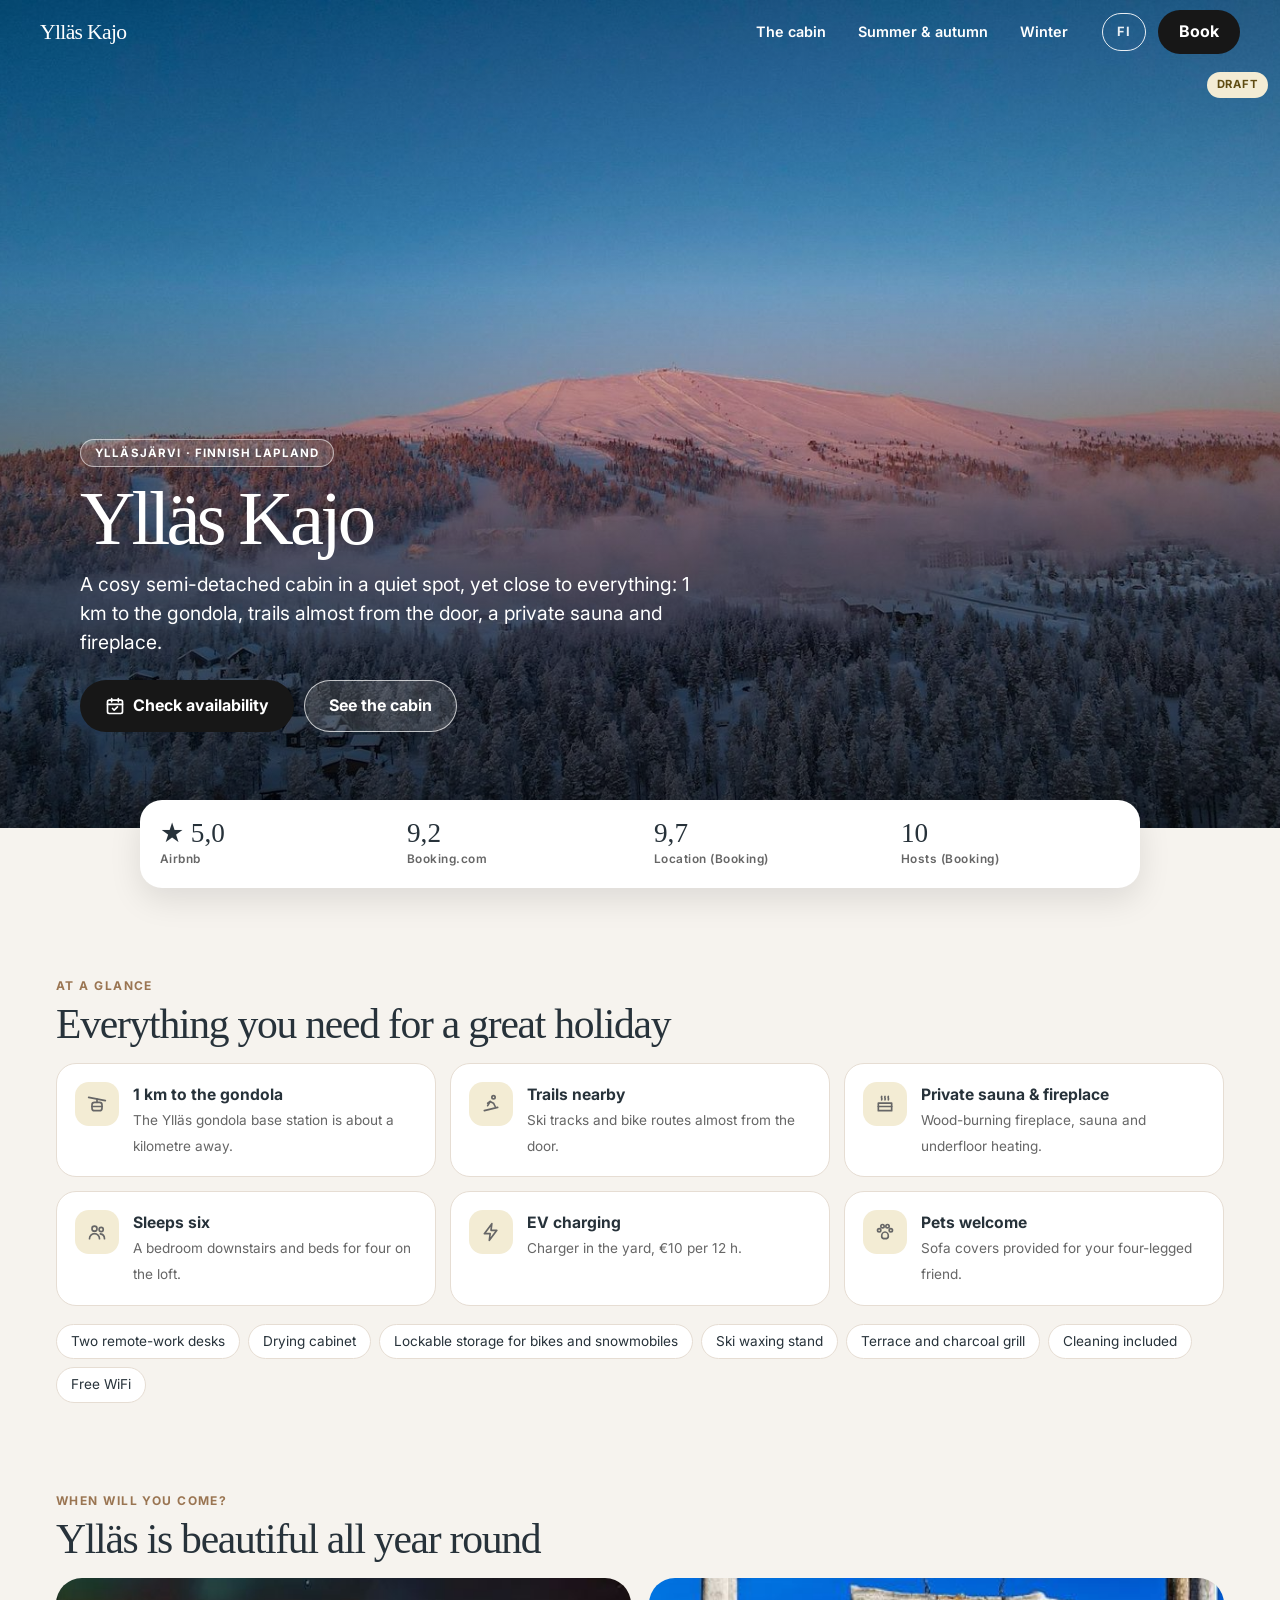
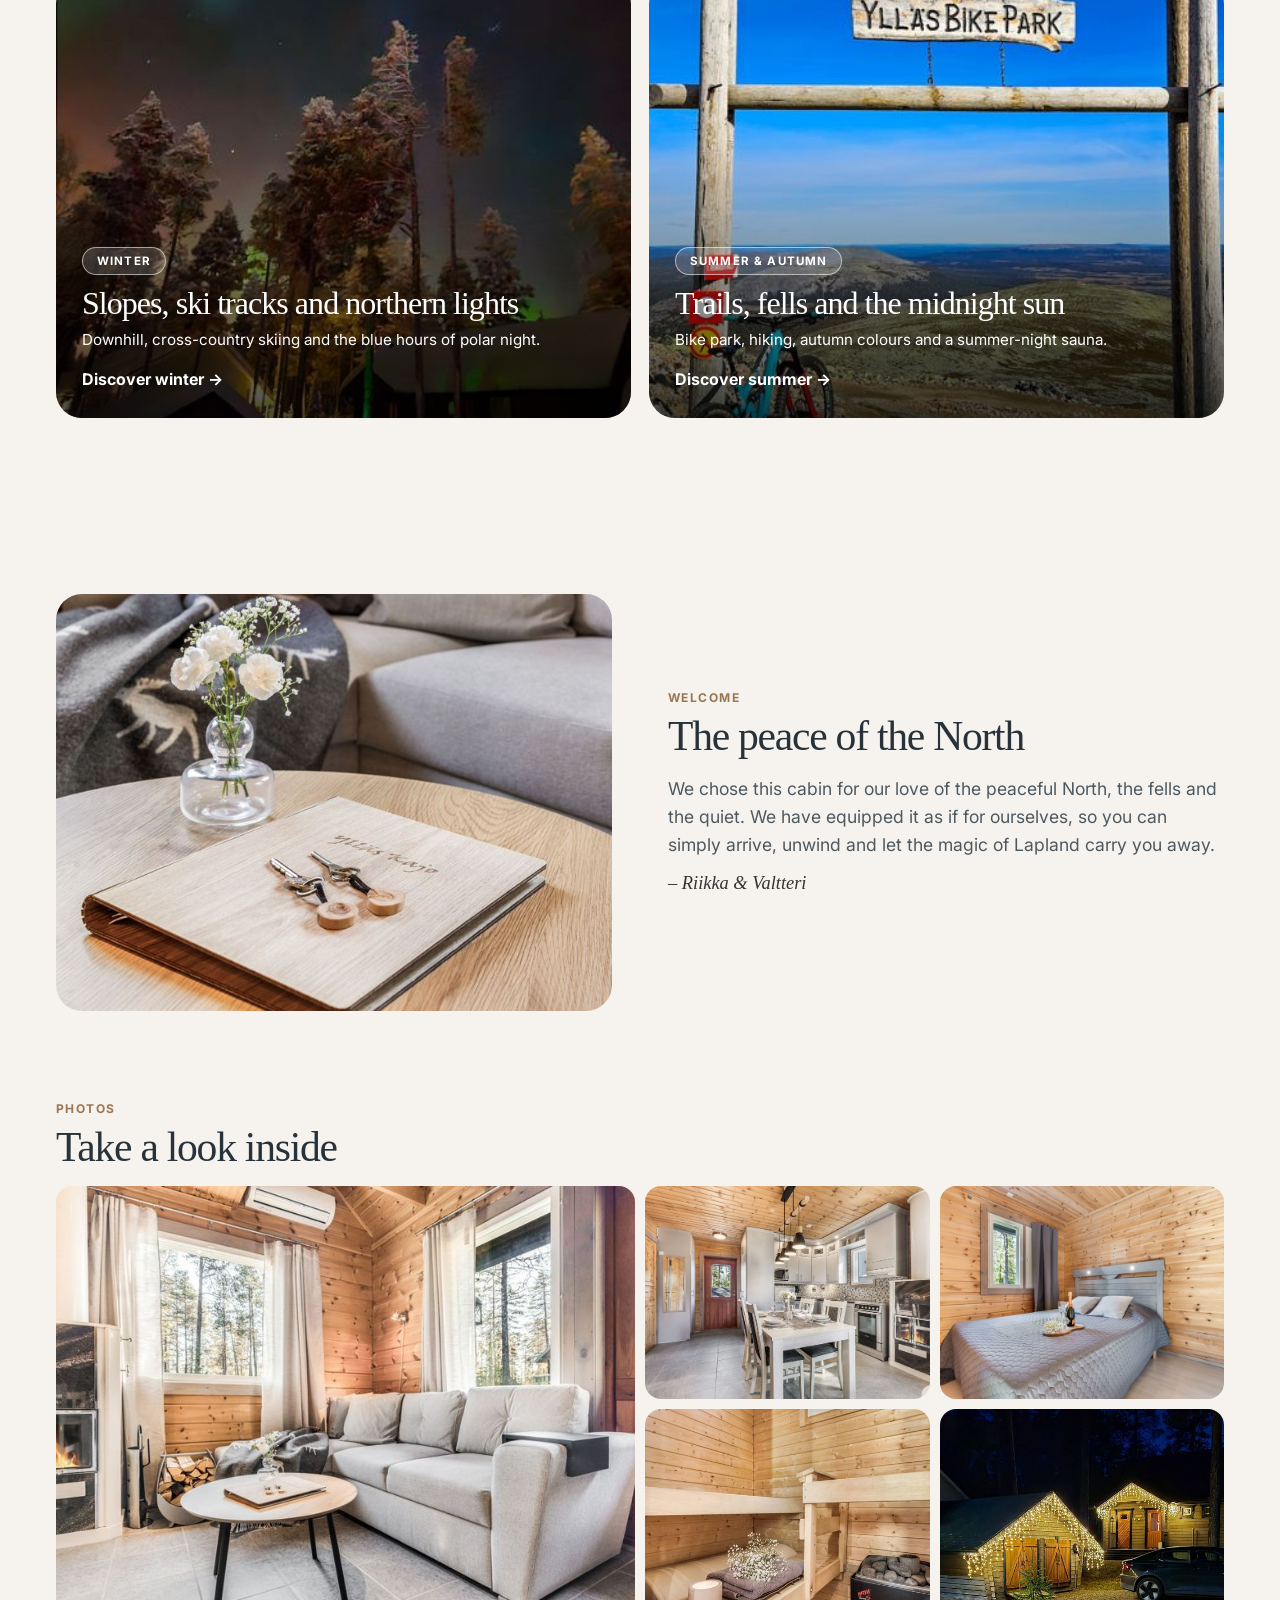
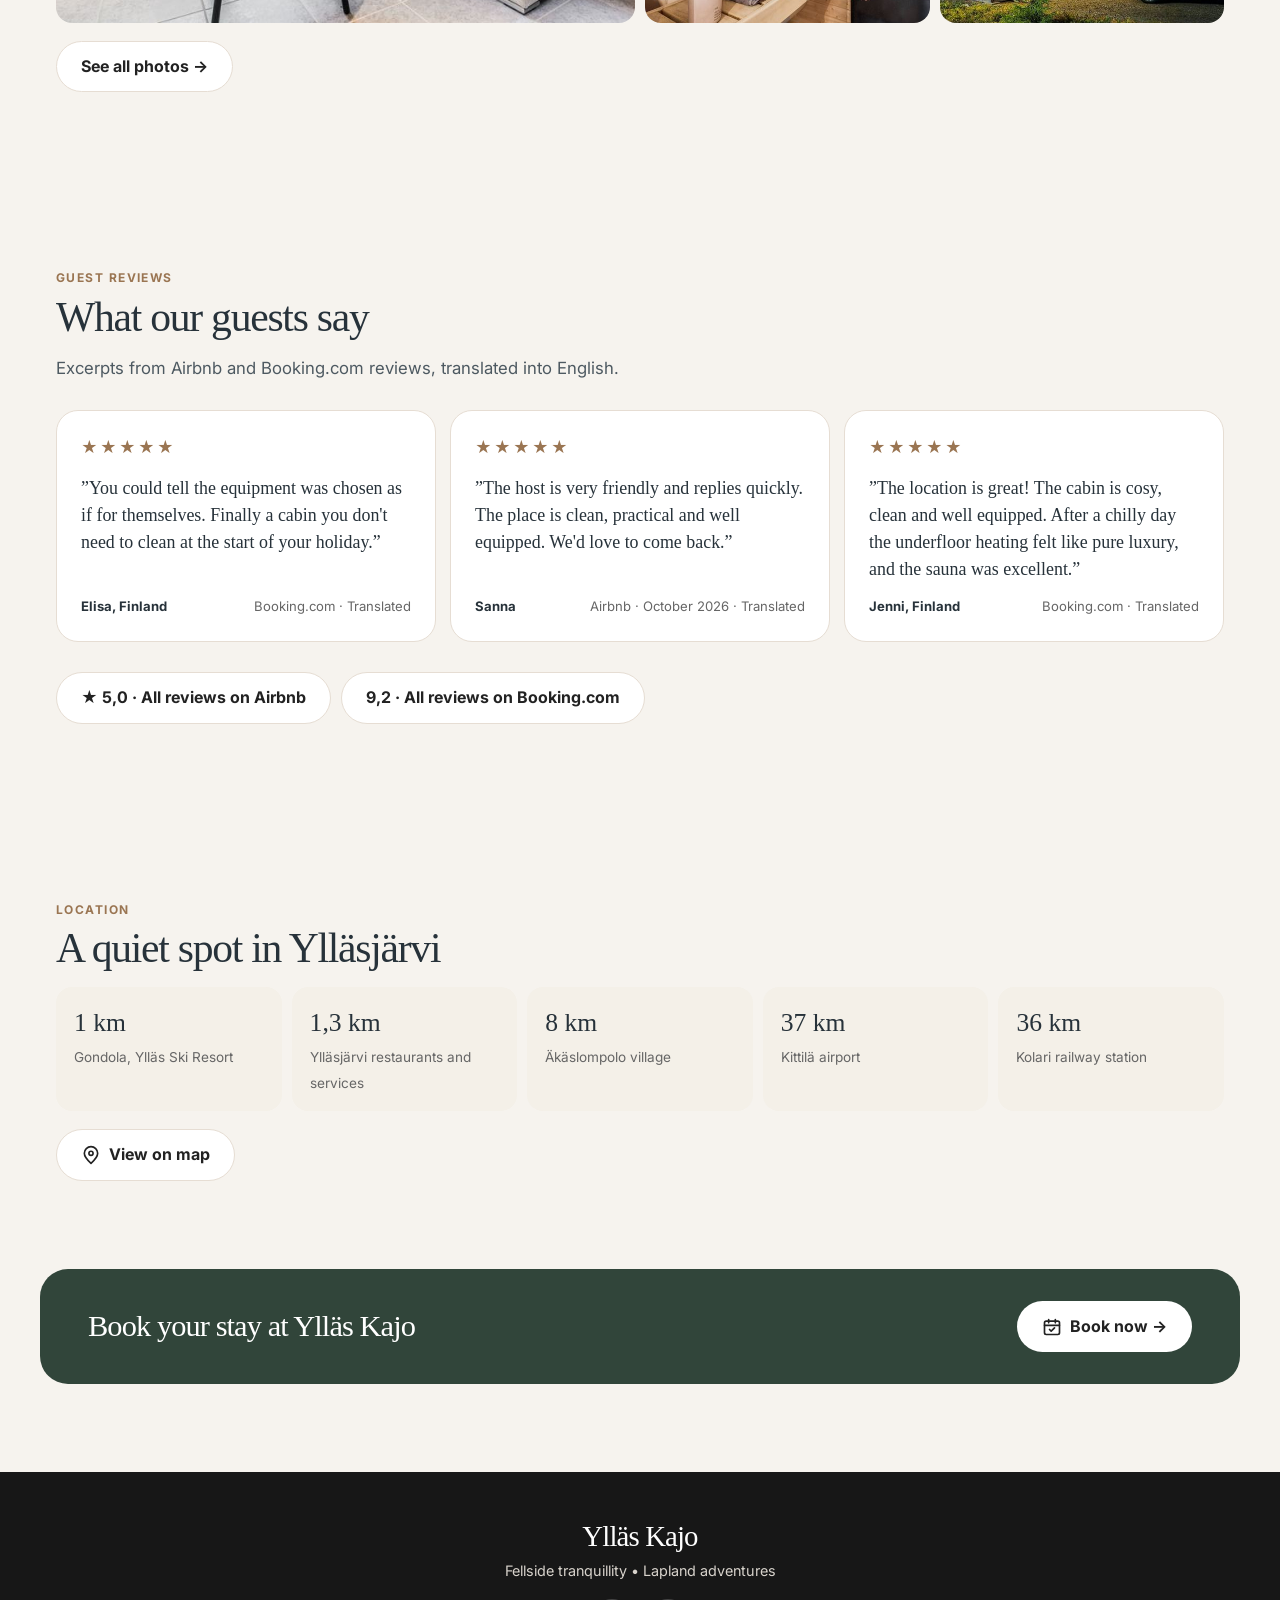
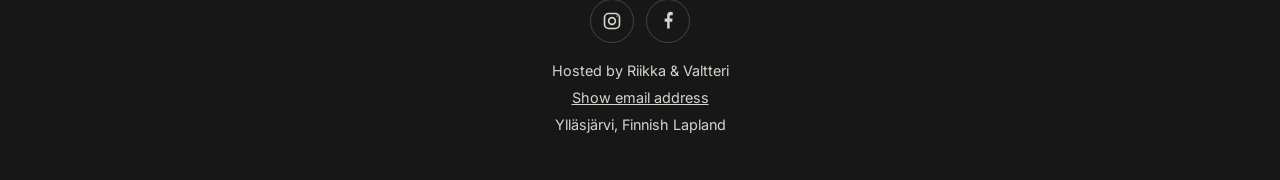
==== en/index.html @ ba5f42f8 "Poista ylävalikosta toistuva Varaa-linkki Musta Varaa-painike vie samalle sivulle, joten erillinen v" ====
<!DOCTYPE html>
<html lang="en">
<head>
<meta charset="UTF-8">
<meta name="viewport" content="width=device-width, initial-scale=1">
<title>Ylläs Kajo – cabin in Ylläs, Lapland, 1 km from the gondola</title>
<meta name="description" content="A cosy cabin for six in Ylläsjärvi, Finnish Lapland: private sauna, fireplace, trails nearby, 1 km to the gondola. Rated 5.0 on Airbnb.">
<meta name="robots" content="noindex">
<link rel="canonical" href="https://venstedt.github.io/yllaskajo-site/en/">
<link rel="alternate" hreflang="fi" href="https://venstedt.github.io/yllaskajo-site/">
<link rel="alternate" hreflang="en" href="https://venstedt.github.io/yllaskajo-site/en/">
<link rel="alternate" hreflang="x-default" href="https://venstedt.github.io/yllaskajo-site/en/">
<meta property="og:type" content="website">
<meta property="og:title" content="Ylläs Kajo – cabin in Ylläs, Lapland, 1 km from the gondola">
<meta property="og:description" content="A cosy cabin for six in Ylläsjärvi, Finnish Lapland: private sauna, fireplace, trails nearby, 1 km to the gondola. Rated 5.0 on Airbnb.">
<meta property="og:image" content="https://venstedt.github.io/yllaskajo-site/assets/img/og.jpg">
<meta property="og:locale" content="en_GB">
<meta name="twitter:card" content="summary_large_image">
<meta name="theme-color" content="#f6f3ee">
<link rel="icon" href="../assets/favicon.svg" type="image/svg+xml">
<link rel="apple-touch-icon" href="../assets/apple-touch-icon.png">
<link rel="preconnect" href="https://fonts.googleapis.com">
<link rel="preconnect" href="https://fonts.gstatic.com" crossorigin>
<link rel="stylesheet" href="https://fonts.googleapis.com/css2?family=Inter:wght@400;500;600;700&display=swap">
<link rel="stylesheet" href="../assets/site.css">
<script type="application/ld+json">{"@context":"https://schema.org","@type":"VacationRental","name":"Ylläs Kajo","description":"A cosy cabin for six in Ylläsjärvi, Finnish Lapland: private sauna, fireplace, trails nearby, 1 km to the gondola. Rated 5.0 on Airbnb.","url":"https://venstedt.github.io/yllaskajo-site/en/","image":"https://venstedt.github.io/yllaskajo-site/assets/img/og.jpg","address":{"@type":"PostalAddress","addressLocality":"Ylläsjärvi","postalCode":"95980","addressCountry":"FI"},"containsPlace":{"@type":"Accommodation","occupancy":{"@type":"QuantitativeValue","maxValue":6}},"aggregateRating":{"@type":"AggregateRating","ratingValue":"5.0","bestRating":"5","ratingCount":"5"}}</script>
</head>
<body>
<a class="skip" href="#sisalto">Skip to content</a>
<div class="topbar">
    <a class="brand" href="index.html">Ylläs Kajo</a>
    <nav class="toplinks" aria-label="Main menu"><a href="cabin.html">The cabin</a><a href="summer.html">Summer & autumn</a><a href="winter.html">Winter</a></nav>
    <a class="lang" href="../index.html" hreflang="fi" lang="fi" aria-label="Suomeksi">FI</a>
    <a class="btn btn-dark btn-book" href="book.html">Book</a>
</div>
<span class="draft-note">DRAFT</span>
<header class="hero" style="background-image:url('../assets/img/yllas-kajo-11.jpg')" data-summer="../assets/img/yllas-kajo-11.jpg" data-winter="../assets/img/drone_1.jpg">
    <div class="hero-inner">
        <span class="pill">Ylläsjärvi · Finnish Lapland</span>
        <h1>Ylläs Kajo</h1>
        <p class="hero-lead">A cosy semi-detached cabin in a quiet spot, yet close to everything: 1 km to the gondola, trails almost from the door, a private sauna and fireplace.</p>
        <div class="hero-actions"><a class="btn btn-dark" href="book.html"><svg class="icon" viewBox="0 0 24 24" aria-hidden="true"><rect x="3" y="5" width="18" height="16" rx="2"/><path d="M16 3v4M8 3v4M3 10h18"/><path d="m9 15 2 2 4-4"/></svg>Check availability</a><a class="btn btn-ghost" href="cabin.html">See the cabin</a></div>
    </div>
</header>
<main id="sisalto">
<div class="trust" aria-label="Arviot">
    <a href="https://www.airbnb.com/rooms/1505850569308831000" target="_blank" rel="noopener"><strong>★ 5,0</strong><span>Airbnb</span></a>
    <a href="https://www.booking.com/hotel/fi/yllas-kajo.en-gb.html" target="_blank" rel="noopener"><strong>9,2</strong><span>Booking.com</span></a>
    <div><strong>9,7</strong><span>Location (Booking)</span></div>
    <div><strong>10</strong><span>Hosts (Booking)</span></div>
</div>
<section aria-labelledby="features-title">
    <p class="eyebrow">At a glance</p>
    <h2 class="title" id="features-title">Everything you need for a great holiday</h2>
    <div class="features"><div class="feature"><span class="feature-icon"><svg class="icon" viewBox="0 0 24 24" aria-hidden="true"><path d="M2 4l20 4"/><path d="M12 6v4"/><rect x="6" y="10" width="12" height="10" rx="3"/><path d="M6 15h12"/></svg></span><div><strong>1 km to the gondola</strong><span>The Ylläs gondola base station is about a kilometre away.</span></div></div><div class="feature"><span class="feature-icon"><svg class="icon" viewBox="0 0 24 24" aria-hidden="true"><circle cx="15" cy="4" r="2"/><path d="m4 20 16-4"/><path d="m8 14 3-5 4 2 2 4"/><path d="m11 9-3 2"/></svg></span><div><strong>Trails nearby</strong><span>Ski tracks and bike routes almost from the door.</span></div></div><div class="feature"><span class="feature-icon"><svg class="icon" viewBox="0 0 24 24" aria-hidden="true"><path d="M8 3c-1 1.5 1 2.5 0 4M12 3c-1 1.5 1 2.5 0 4M16 3c-1 1.5 1 2.5 0 4"/><path d="M4 11h16v9H4z"/><path d="M4 15h16"/></svg></span><div><strong>Private sauna & fireplace</strong><span>Wood-burning fireplace, sauna and underfloor heating.</span></div></div><div class="feature"><span class="feature-icon"><svg class="icon" viewBox="0 0 24 24" aria-hidden="true"><circle cx="9" cy="8" r="3"/><path d="M3 20c0-3.3 2.7-6 6-6s6 2.7 6 6"/><circle cx="17" cy="9" r="2.5"/><path d="M16 14.2c2.8.4 5 2.6 5 5.8"/></svg></span><div><strong>Sleeps six</strong><span>A bedroom downstairs and beds for four on the loft.</span></div></div><div class="feature"><span class="feature-icon"><svg class="icon" viewBox="0 0 24 24" aria-hidden="true"><path d="M13 2 4 14h7l-1 8 9-12h-7z"/></svg></span><div><strong>EV charging</strong><span>Charger in the yard, €10 per 12 h.</span></div></div><div class="feature"><span class="feature-icon"><svg class="icon" viewBox="0 0 24 24" aria-hidden="true"><circle cx="5" cy="10" r="2"/><circle cx="9" cy="5" r="2"/><circle cx="15" cy="5" r="2"/><circle cx="19" cy="10" r="2"/><path d="M8 17c0-2.8 1.8-5 4-5s4 2.2 4 5-1.8 3-4 3-4-.2-4-3z"/></svg></span><div><strong>Pets welcome</strong><span>Sofa covers provided for your four-legged friend.</span></div></div></div>
    <ul class="extras"><li>Two remote-work desks</li><li>Drying cabinet</li><li>Lockable storage for bikes and snowmobiles</li><li>Ski waxing stand</li><li>Terrace and charcoal grill</li><li>Cleaning included</li><li>Free WiFi</li></ul>
</section>
<section aria-labelledby="seasons-title" style="padding-top:0">
    <p class="eyebrow">When will you come?</p>
    <h2 class="title" id="seasons-title">Ylläs is beautiful all year round</h2>
    <div class="seasons" id="seasons"><a class="season" data-season="summer" href="summer.html" style="background-image:url('../assets/img/bikepark-800.jpg')">
        <div class="season-copy"><span class="pill">Summer & autumn</span>
        <h3>Trails, fells and the midnight sun</h3>
        <p>Bike park, hiking, autumn colours and a summer-night sauna.</p>
        <span class="more">Discover summer →</span></div></a><a class="season" data-season="winter" href="winter.html" style="background-image:url('../assets/img/revot_3-800.jpg')">
        <div class="season-copy"><span class="pill">Winter</span>
        <h3>Slopes, ski tracks and northern lights</h3>
        <p>Downhill, cross-country skiing and the blue hours of polar night.</p>
        <span class="more">Discover winter →</span></div></a></div>
</section>
<section class="intro" aria-labelledby="intro-title">
    <img src="../assets/img/yllas-kajo-36-800.jpg" srcset="../assets/img/yllas-kajo-36-800.jpg 800w, ../assets/img/yllas-kajo-36.jpg 1600w" sizes="(min-width: 860px) 50vw, 100vw" alt="Ylläs Kajo welcome book and keys on the table" loading="lazy" decoding="async">
    <div>
        <p class="eyebrow">Welcome</p>
        <h2 class="title" id="intro-title">The peace of the North</h2>
        <blockquote>We chose this cabin for our love of the peaceful North, the fells and the quiet. We have equipped it as if for ourselves, so you can simply arrive, unwind and let the magic of Lapland carry you away.</blockquote>
        <p class="signature">– Riikka &amp; Valtteri</p>
    </div>
</section>
<section aria-labelledby="gallery-title" style="padding-top:0">
    <p class="eyebrow">Photos</p>
    <h2 class="title" id="gallery-title">Take a look inside</h2>
    <div class="gallery"><a class="wide" href="cabin.html#galleria"><img src="../assets/img/yllas-kajo-32-800.jpg" srcset="../assets/img/yllas-kajo-32-800.jpg 800w, ../assets/img/yllas-kajo-32.jpg 1600w" sizes="(min-width: 860px) 50vw, 100vw" alt="Living room with fireplace" loading="lazy" decoding="async"></a><a class="" href="cabin.html#galleria"><img src="../assets/img/yllas-kajo-28-800.jpg" srcset="../assets/img/yllas-kajo-28-800.jpg 800w, ../assets/img/yllas-kajo-28.jpg 1600w" sizes="(min-width: 860px) 50vw, 100vw" alt="Kitchen and dining table" loading="lazy" decoding="async"></a><a class="" href="cabin.html#galleria"><img src="../assets/img/yllas-kajo-6-800.jpg" srcset="../assets/img/yllas-kajo-6-800.jpg 800w, ../assets/img/yllas-kajo-6.jpg 1600w" sizes="(min-width: 860px) 50vw, 100vw" alt="Bedroom" loading="lazy" decoding="async"></a><a class="" href="cabin.html#galleria"><img src="../assets/img/yllas-kajo-8-800.jpg" srcset="../assets/img/yllas-kajo-8-800.jpg 800w, ../assets/img/yllas-kajo-8.jpg 1600w" sizes="(min-width: 860px) 50vw, 100vw" alt="Sauna" loading="lazy" decoding="async"></a><a class="" href="cabin.html#galleria"><img src="../assets/img/kajo_valot-800.jpg" srcset="../assets/img/kajo_valot-800.jpg 800w, ../assets/img/kajo_valot.jpg 1600w" sizes="(min-width: 860px) 50vw, 100vw" alt="Ylläs Kajo on a winter evening" loading="lazy" decoding="async"></a></div>
    <a class="btn btn-line gallery-more" href="cabin.html#galleria">See all photos →</a>
</section>
<section id="palautteet" aria-labelledby="reviews-title">
    <p class="eyebrow">Guest reviews</p>
    <h2 class="title" id="reviews-title">What our guests say</h2>
    <p class="lead">Excerpts from Airbnb and Booking.com reviews, translated into English.</p>
    <div class="reviews" tabindex="0">
        <article class="review">
    <div class="stars" aria-hidden="true">★★★★★</div>
    <blockquote>”You could tell the equipment was chosen as if for themselves. Finally a cabin you don&#x27;t need to clean at the start of your holiday.”</blockquote>
    <footer><strong>Elisa, Finland</strong><span>Booking.com · Translated</span></footer>
</article><article class="review">
    <div class="stars" aria-hidden="true">★★★★★</div>
    <blockquote>”The host is very friendly and replies quickly. The place is clean, practical and well equipped. We&#x27;d love to come back.”</blockquote>
    <footer><strong>Sanna</strong><span>Airbnb · October 2026 · Translated</span></footer>
</article><article class="review">
    <div class="stars" aria-hidden="true">★★★★★</div>
    <blockquote>”The location is great! The cabin is cosy, clean and well equipped. After a chilly day the underfloor heating felt like pure luxury, and the sauna was excellent.”</blockquote>
    <footer><strong>Jenni, Finland</strong><span>Booking.com · Translated</span></footer>
</article><article class="review">
    <div class="stars" aria-hidden="true">★★★★★</div>
    <blockquote>”A clean and practical cabin in a peaceful spot close to the Ylläs ski resort.”</blockquote>
    <footer><strong>Tapio</strong><span>Airbnb · July 2026 · Translated</span></footer>
</article><article class="review">
    <div class="stars" aria-hidden="true">★★★★★</div>
    <blockquote>”Well equipped, and we slept really well. EV charging is a plus. The ski track and winter cycling route are less than half a kilometre away.”</blockquote>
    <footer><strong>Susanna, Finland</strong><span>Booking.com · Translated</span></footer>
</article><article class="review">
    <div class="stars" aria-hidden="true">★★★★★</div>
    <blockquote>”We had a wonderful 10 days, at times in temperatures as low as −30°C. Ylläsjärvi is lovely in winter, with plenty of winter activities nearby.”</blockquote>
    <footer><strong>Beate</strong><span>Airbnb · January 2026 · Translated</span></footer>
</article>
    </div>
    <div class="review-sources">
        <a class="btn btn-line" href="https://www.airbnb.com/rooms/1505850569308831000" target="_blank" rel="noopener">★ 5,0 · All reviews on Airbnb</a>
        <a class="btn btn-line" href="https://www.booking.com/hotel/fi/yllas-kajo.en-gb.html" target="_blank" rel="noopener">9,2 · All reviews on Booking.com</a>
    </div>
</section>
<section aria-labelledby="loc-title">
    <p class="eyebrow">Location</p>
    <h2 class="title" id="loc-title">A quiet spot in Ylläsjärvi</h2>
    <ul class="distances"><li><strong>1 km</strong><span>Gondola, Ylläs Ski Resort</span></li><li><strong>1,3 km</strong><span>Ylläsjärvi restaurants and services</span></li><li><strong>8 km</strong><span>Äkäslompolo village</span></li><li><strong>37 km</strong><span>Kittilä airport</span></li><li><strong>36 km</strong><span>Kolari railway station</span></li></ul>
    <a class="btn btn-line" href="https://www.google.com/maps/search/?api=1&query=Yll%C3%A4s%20Kajo%2C%20Yll%C3%A4sj%C3%A4rvi" target="_blank" rel="noopener"><svg class="icon" viewBox="0 0 24 24" aria-hidden="true"><path d="M20 10c0 5-8 12-8 12S4 15 4 10a8 8 0 1 1 16 0Z"/><circle cx="12" cy="10" r="2.5"/></svg>View on map</a>
</section>
<aside class="cta" aria-labelledby="cta-title">
    <h2 id="cta-title">Book your stay at Ylläs Kajo</h2>
    <a class="btn" href="book.html"><svg class="icon" viewBox="0 0 24 24" aria-hidden="true"><rect x="3" y="5" width="18" height="16" rx="2"/><path d="M16 3v4M8 3v4M3 10h18"/><path d="m9 15 2 2 4-4"/></svg>Book now →</a>
</aside>
</main>
<footer class="site-footer">
    <h2>Ylläs Kajo</h2>
    <p>Fellside tranquillity • Lapland adventures</p>
    <div class="social">
        <a href="https://www.instagram.com/yllaskajo/" target="_blank" rel="noopener" aria-label="Instagram"><svg class="" viewBox="0 0 24 24" aria-hidden="true"><rect x="3" y="3" width="18" height="18" rx="5"/><circle cx="12" cy="12" r="4"/><circle cx="18" cy="6" r=".8" fill="currentColor" stroke="none"/></svg></a>
        <a href="https://www.facebook.com/profile.php?id=61579861190695" target="_blank" rel="noopener" aria-label="Facebook"><svg class="" viewBox="0 0 24 24" aria-hidden="true"><path d="M14 21v-8h3l.5-4H14V7c0-1.2.4-2 2-2h1.7V1.4A22 22 0 0 0 15.2 1C12.7 1 11 2.5 11 5.3V9H8v4h3v8z" fill="currentColor" stroke="none"/></svg></a>
    </div>
    <p>Hosted by Riikka & Valtteri</p>
    <p><button type="button" class="email-link email-btn" data-subject="Booking enquiry Ylläs Kajo" data-copied="Address copied to clipboard"><span>Show email address</span></button></p>
    <p>Ylläsjärvi, Finnish Lapland</p>
</footer>
<nav class="dock" aria-label="Pages"><a href="index.html" class="" aria-current="page"><svg class="" viewBox="0 0 24 24" aria-hidden="true"><path d="m3 10 9-7 9 7"/><path d="M5 9v12h14V9"/><path d="M9 21v-8h6v8"/></svg><span>Home</span></a><a href="cabin.html" class=""><svg class="" viewBox="0 0 24 24" aria-hidden="true"><path d="M3 11 12 4l9 7"/><path d="M5 10v10h14V10"/><path d="M10 20v-5h4v5"/><path d="M16 6V3h2v5"/></svg><span>Cabin</span></a><a href="summer.html" class=""><svg class="" viewBox="0 0 24 24" aria-hidden="true"><circle cx="12" cy="12" r="4"/><path d="M12 2v2M12 20v2M4.9 4.9l1.4 1.4M17.7 17.7l1.4 1.4M2 12h2M20 12h2M4.9 19.1l1.4-1.4M17.7 6.3l1.4-1.4"/></svg><span>Summer</span></a><a href="winter.html" class=""><svg class="" viewBox="0 0 24 24" aria-hidden="true"><path d="M12 2v20M4 6l16 12M20 6 4 18"/><path d="m9 3 3 3 3-3M9 21l3-3 3 3"/></svg><span>Winter</span></a><a href="book.html" class="dock-book"><svg class="" viewBox="0 0 24 24" aria-hidden="true"><rect x="3" y="5" width="18" height="16" rx="2"/><path d="M16 3v4M8 3v4M3 10h18"/><path d="m9 15 2 2 4-4"/></svg><span>Book</span></a></nav>
<script>
(() => {
    // Sähköposti: osoite kootaan vasta painalluksesta. 1. painallus näyttää ja kopioi, 2. avaa sähköpostiohjelman.
    const emailAddress = () => ['yllas', 'kajo'].join('') + String.fromCharCode(64) + ['gmail', 'com'].join('.');
    document.querySelectorAll('.email-btn').forEach(btn => {
        btn.addEventListener('click', () => {
            const addr = emailAddress();
            const a = document.createElement('a');
            a.className = btn.className.replace('email-btn', 'email-shown');
            a.href = 'mailto:' + addr + '?subject=' + encodeURIComponent(btn.dataset.subject || '');
            a.textContent = addr;
            const note = document.createElement('span');
            note.className = 'email-note';
            note.setAttribute('role', 'status');
            btn.replaceWith(a);
            a.after(note);
            a.focus();
            try {
                navigator.clipboard.writeText(addr).then(() => { note.textContent = btn.dataset.copied; }, () => {});
            } catch (e) {}
        });
    });
    // Vieritys: sivuston sisäinen linkki avaa sivun alusta, Takaisin/Eteenpäin (selain tai hiiri)
    // palauttaa kohdan, jossa oltiin. Toimii myös upotetussa esikatselussa, joka säilyttää vierityksen.
    const store = {
        get: k => { try { return sessionStorage.getItem(k); } catch (e) { return null; } },
        set: (k, v) => { try { sessionStorage.setItem(k, v); } catch (e) {} },
        del: k => { try { sessionStorage.removeItem(k); } catch (e) {} },
    };
    const here = location.pathname;
    const fromLink = store.get('yk-top') === here;
    store.del('yk-top');
    const saved = store.get('yk-scroll:' + here);
    const target = location.hash ? null : (fromLink ? 0 : (saved !== null ? +saved : null));
    if (target !== null) {
        let userMoved = false;
        ['wheel', 'touchstart', 'keydown', 'mousedown'].forEach(e =>
            window.addEventListener(e, () => { userMoved = true; }, { once: true, passive: true }));
        const go = () => { if (!userMoved) window.scrollTo({ top: target, left: 0, behavior: 'instant' }); };
        go();
        window.addEventListener('load', () => [0, 100, 300, 700].forEach(ms => setTimeout(go, ms)));
    }
    document.addEventListener('click', e => {
        const a = e.target.closest('a[href]');
        if (!a || a.target === '_blank' || a.origin !== location.origin || a.hash) return;
        store.set('yk-top', a.pathname);
    });
    let t;
    window.addEventListener('scroll', () => {
        clearTimeout(t);
        t = setTimeout(() => store.set('yk-scroll:' + here, String(Math.round(window.scrollY))), 150);
    }, { passive: true });
    const bar = document.querySelector('.topbar');
    const hero = document.querySelector('.hero');
    const onScroll = () => bar.classList.toggle('solid', !hero || window.scrollY > hero.offsetHeight - 80);
    onScroll();
    window.addEventListener('scroll', onScroll, { passive: true });
    // Kausi: touko–syyskuussa nostetaan kesä, muuten talvi.
    const month = new Date().getMonth() + 1;
    const summer = month >= 5 && month <= 9;
    if (hero && hero.dataset.winter && !summer) hero.style.backgroundImage = `url('${hero.dataset.winter}')`;
    const seasons = document.getElementById('seasons');
    if (seasons && !summer) seasons.prepend(seasons.querySelector('[data-season="winter"]'));
})();
</script>
</body>
</html>
---- assets/site.css ----
/* Ylläs Kajo – markkinointisivuston yhteiset tyylit.
   Värit, fontit ja muodot noudattavat Ylläs Kajon mökkikirjan linjaa. */

:root {
    --bg: #f6f3ee;
    --forest: #31453a;
    --wood: #9a7552;
    --sand: #f4f0e8;
    --line: #e6ddd3;
    --light: #fff;
    --text: #27323a;
    --muted: #4d5961;
    --page-gutter: clamp(16px, 5vw, 40px);
    --radius: 22px;
}

* { box-sizing: border-box; }

html {
    scroll-behavior: smooth;
    scroll-padding-top: 80px;
}

body {
    margin: 0;
    overflow-x: hidden;
    background: var(--bg);
    color: var(--text);
    font-family: Inter, sans-serif;
    line-height: 1.6;
    padding-bottom: 96px;
}

img { display: block; max-width: 100%; }

a { color: var(--forest); }

h1, h2, h3 {
    font-family: Georgia, serif;
    font-weight: 400;
    letter-spacing: -.03em;
    line-height: 1.15;
}

.skip {
    position: absolute;
    left: -9999px;
}
.skip:focus {
    left: 12px;
    top: 12px;
    z-index: 2000;
    padding: 8px 14px;
    border-radius: 999px;
    background: var(--light);
}

/* Yläpalkki */
.topbar {
    position: fixed;
    inset: 0 0 auto;
    z-index: 1200;
    display: flex;
    align-items: center;
    gap: 12px;
    min-height: 64px;
    padding: 8px var(--page-gutter);
    color: var(--light);
    transition: background .2s, color .2s, box-shadow .2s;
}
.topbar.solid,
.topbar.plain {
    background: rgba(246, 243, 238, .96);
    color: var(--text);
    box-shadow: 0 1px 0 #e8e0d7;
    -webkit-backdrop-filter: blur(10px);
    backdrop-filter: blur(10px);
}
.brand {
    color: inherit;
    font-family: Georgia, serif;
    font-size: 1.35rem;
    letter-spacing: -.03em;
    text-decoration: none;
}
.toplinks {
    display: none;
    gap: 4px;
    margin-left: auto;
}
.toplinks a {
    padding: 8px 14px;
    border-radius: 999px;
    color: inherit;
    font-size: .9rem;
    font-weight: 600;
    text-decoration: none;
}
.toplinks a[aria-current="page"] {
    background: rgba(0, 0, 0, .08);
}
.topbar:not(.solid):not(.plain) .toplinks a[aria-current="page"] {
    background: rgba(255, 255, 255, .2);
}
.lang {
    display: inline-flex;
    align-items: center;
    gap: 6px;
    margin-left: auto;
    min-height: 38px;
    padding: 0 14px;
    border: 1px solid currentColor;
    border-radius: 999px;
    color: inherit;
    font-size: .8rem;
    font-weight: 700;
    letter-spacing: .06em;
    text-decoration: none;
    opacity: .9;
}
.topbar .btn-book {
    display: none;
}
@media (min-width: 900px) {
    .toplinks { display: flex; }
    .lang { margin-left: 8px; }
    .topbar .btn-book { display: inline-flex; min-height: 40px; padding: 8px 20px; }
}

/* Napit */
.btn {
    display: inline-flex;
    min-height: 48px;
    align-items: center;
    justify-content: center;
    gap: 8px;
    padding: 12px 24px;
    border: 1px solid transparent;
    border-radius: 40px;
    background: var(--light);
    color: #222;
    font-weight: 700;
    text-align: center;
    text-decoration: none;
}
.btn-dark { background: #171717; color: var(--light); }
.btn-forest { background: var(--forest); color: var(--light); }
.btn-ghost { border-color: rgba(255, 255, 255, .7); background: rgba(255, 255, 255, .14); color: var(--light); }
.btn-line { border-color: var(--line); background: var(--light); color: #222; }
.btn svg, .icon {
    width: 20px;
    height: 20px;
    flex: 0 0 auto;
    fill: none;
    stroke: currentColor;
    stroke-linecap: round;
    stroke-linejoin: round;
    stroke-width: 2;
}
a:focus-visible, button:focus-visible, .btn:focus-visible {
    outline: 3px solid var(--wood);
    outline-offset: 3px;
}

/* Hero */
.hero {
    position: relative;
    display: flex;
    min-height: 92vh;
    min-height: 92svh;
    align-items: flex-end;
    background-position: center;
    background-size: cover;
    color: var(--light);
}
.hero::before {
    content: "";
    position: absolute;
    inset: 0;
    background: linear-gradient(rgba(0, 0, 0, .3), rgba(0, 0, 0, .1) 35%, rgba(0, 0, 0, .6));
}
.hero.short { min-height: 62vh; min-height: 62svh; }
.hero-inner {
    position: relative;
    width: min(100%, 1200px);
    margin: 0 auto;
    padding: 120px var(--page-gutter) clamp(56px, 9vw, 96px);
}
.pill {
    display: inline-flex;
    padding: 4px 14px;
    border: 1px solid rgba(255, 255, 255, .55);
    border-radius: 24px;
    background: rgba(255, 255, 255, .16);
    font-size: .72rem;
    font-weight: 700;
    letter-spacing: .1em;
    text-transform: uppercase;
}
.hero h1 {
    margin: 12px 0 10px;
    font-size: clamp(2.6rem, 9vw, 4.8rem);
    letter-spacing: -.05em;
    line-height: 1.05;
}
.hero-lead {
    max-width: 620px;
    margin: 0 0 24px;
    font-size: clamp(1rem, 2.6vw, 1.2rem);
    line-height: 1.5;
}
.hero-actions {
    display: flex;
    flex-wrap: wrap;
    gap: 10px;
}

/* Luottamuspalkki */
.trust {
    position: relative;
    z-index: 1;
    display: grid;
    grid-template-columns: repeat(2, minmax(0, 1fr));
    width: min(calc(100% - 32px), 1000px);
    margin: -28px auto 0;
    padding: 6px;
    border-radius: var(--radius);
    background: var(--light);
    box-shadow: 0 12px 32px rgba(0, 0, 0, .1);
}
.trust a, .trust div {
    display: grid;
    align-content: center;
    gap: 2px;
    min-height: 76px;
    padding: 10px 14px;
    border-radius: 16px;
    color: inherit;
    text-decoration: none;
}
.trust a:hover { background: var(--sand); }
.trust strong {
    font-family: Georgia, serif;
    font-size: 1.7rem;
    font-weight: 400;
    line-height: 1.1;
}
.trust span {
    color: #666;
    font-size: .74rem;
    font-weight: 600;
    letter-spacing: .04em;
}
@media (min-width: 700px) {
    .trust { grid-template-columns: repeat(4, minmax(0, 1fr)); }
}

/* Osiot */
section {
    width: min(100%, 1248px);
    margin: 0 auto;
    padding: clamp(48px, 8vw, 88px) var(--page-gutter);
}
.eyebrow {
    margin: 0 0 6px;
    color: var(--wood);
    font-size: .75rem;
    font-weight: 700;
    letter-spacing: .12em;
    text-transform: uppercase;
}
.title {
    margin: 0 0 14px;
    font-size: clamp(1.8rem, 5vw, 2.6rem);
}
.lead {
    max-width: 680px;
    margin: 0 0 28px;
    color: var(--muted);
    font-size: 1.05rem;
}

/* Kohokohdat */
.features {
    display: grid;
    grid-template-columns: repeat(auto-fit, minmax(min(100%, 300px), 1fr));
    gap: 14px;
}
.feature {
    display: flex;
    gap: 14px;
    padding: 18px;
    border: 1px solid var(--line);
    border-radius: 20px;
    background: var(--light);
}
.feature-icon {
    display: grid;
    width: 44px;
    height: 44px;
    flex: 0 0 auto;
    place-items: center;
    border-radius: 14px;
    background: #f3ecd4;
    color: #806718;
}
.feature strong { display: block; font-size: .98rem; }
.feature span { color: #666; font-size: .85rem; line-height: 1.45; }
.extras {
    display: flex;
    flex-wrap: wrap;
    gap: 8px;
    margin: 18px 0 0;
    padding: 0;
    list-style: none;
}
.extras li {
    padding: 6px 14px;
    border: 1px solid var(--line);
    border-radius: 999px;
    background: var(--light);
    font-size: .85rem;
}

/* Kausikortit */
.seasons {
    display: grid;
    grid-template-columns: repeat(auto-fit, minmax(min(100%, 320px), 1fr));
    gap: 18px;
}
.season {
    position: relative;
    display: flex;
    min-height: 440px;
    align-items: flex-end;
    overflow: hidden;
    border-radius: 26px;
    background-position: center;
    background-size: cover;
    color: var(--light);
    text-decoration: none;
}
.season::before {
    content: "";
    position: absolute;
    inset: 0;
    background: linear-gradient(rgba(0, 0, 0, 0) 35%, rgba(0, 0, 0, .7));
    transition: background .2s;
}
.season:hover::before { background: linear-gradient(rgba(0, 0, 0, .05) 25%, rgba(0, 0, 0, .78)); }
.season-copy { position: relative; padding: 26px; }
.season h3 { margin: 10px 0 6px; font-size: 2rem; }
.season p { margin: 0 0 14px; font-size: .95rem; }
.season .more { font-weight: 700; }

/* Esittely */
.intro {
    display: grid;
    gap: 28px;
    align-items: center;
}
.intro img {
    width: 100%;
    aspect-ratio: 4 / 3;
    object-fit: cover;
    border-radius: 26px;
}
.intro blockquote {
    margin: 0;
    color: var(--muted);
    font-size: 1.1rem;
}
.signature {
    margin-top: 10px;
    color: #333;
    font-family: Georgia, serif;
    font-size: 1.15rem;
    font-style: italic;
}
@media (min-width: 860px) {
    .intro { grid-template-columns: 1fr 1fr; gap: 56px; }
}

/* Galleria */
.gallery {
    display: grid;
    grid-template-columns: repeat(2, minmax(0, 1fr));
    gap: 10px;
}
.gallery a { display: block; overflow: hidden; border-radius: 16px; }
.gallery img {
    width: 100%;
    height: 100%;
    aspect-ratio: 4 / 3;
    object-fit: cover;
    transition: transform .3s;
}
.gallery a:hover img { transform: scale(1.03); }
.gallery .wide { grid-column: span 2; }
@media (min-width: 760px) {
    .gallery { grid-template-columns: repeat(4, minmax(0, 1fr)); }
    .gallery .wide { grid-row: span 2; }
    .gallery .wide img { aspect-ratio: auto; }
}
.gallery-more { margin-top: 18px; }

/* Palautteet */
.reviews {
    display: grid;
    grid-auto-flow: column;
    grid-auto-columns: min(86%, 380px);
    gap: 14px;
    overflow-x: auto;
    padding-bottom: 12px;
    scroll-snap-type: x mandatory;
    scrollbar-width: thin;
}
.review {
    display: flex;
    flex-direction: column;
    gap: 14px;
    padding: 24px;
    border: 1px solid var(--line);
    border-radius: 22px;
    background: var(--light);
    scroll-snap-align: start;
}
.stars { color: var(--wood); letter-spacing: 2px; }
.review blockquote {
    flex: 1;
    margin: 0;
    font-family: Georgia, serif;
    font-size: 1.12rem;
    line-height: 1.5;
}
.review footer {
    display: flex;
    flex-wrap: wrap;
    justify-content: space-between;
    gap: 6px;
    color: #666;
    font-size: .82rem;
}
.review footer strong { color: var(--text); }
.review-sources {
    display: flex;
    flex-wrap: wrap;
    gap: 10px;
    margin-top: 18px;
}

/* Sisältölohkot (alasivut) */
.split {
    display: grid;
    gap: 28px;
    align-items: center;
    padding-top: 0;
}
.split img {
    width: 100%;
    aspect-ratio: 4 / 3;
    object-fit: cover;
    border-radius: 26px;
}
.split.tall img { aspect-ratio: 4 / 5; }
.split h2 { margin: 0 0 10px; font-size: clamp(1.6rem, 4vw, 2.2rem); }
.split p { margin: 0 0 12px; color: var(--muted); }
.split ul { margin: 0; padding-left: 20px; color: var(--muted); }
.split li { margin-bottom: 6px; }
.split-link { margin-top: 18px; }
@media (min-width: 860px) {
    .split { grid-template-columns: 1fr 1fr; gap: 56px; }
    .split.flip > :first-child { order: 2; }
}

/* Tilat / taulukko */
.facts {
    display: grid;
    grid-template-columns: repeat(auto-fit, minmax(min(100%, 260px), 1fr));
    gap: 14px;
}
.fact-card {
    padding: 22px;
    border: 1px solid var(--line);
    border-radius: 20px;
    background: var(--light);
}
.fact-card h3 { margin: 0 0 10px; font-size: 1.3rem; }
.fact-card ul { margin: 0; padding-left: 18px; color: var(--muted); font-size: .92rem; }
.fact-card p { margin: 0; color: var(--muted); font-size: .92rem; }

/* Sijainti */
.distances {
    display: grid;
    grid-template-columns: repeat(auto-fit, minmax(min(100%, 180px), 1fr));
    gap: 10px;
    margin: 0 0 18px;
    padding: 0;
    list-style: none;
}
.distances li {
    padding: 16px 18px;
    border-radius: 16px;
    background: var(--sand);
}
.distances strong {
    display: block;
    font-family: Georgia, serif;
    font-size: 1.6rem;
    font-weight: 400;
}
.distances span { color: #666; font-size: .85rem; }

/* Varaus-CTA */
.cta {
    display: flex;
    flex-wrap: wrap;
    align-items: center;
    justify-content: space-between;
    gap: 16px 24px;
    width: min(calc(100% - 32px), 1200px);
    margin: 0 auto clamp(48px, 8vw, 88px);
    padding: clamp(22px, 4vw, 32px) clamp(24px, 5vw, 48px);
    border-radius: 28px;
    background: var(--forest);
    color: var(--light);
}
.cta h2 { margin: 0; font-size: clamp(1.4rem, 4vw, 1.9rem); }

/* Varaa-sivu */
.channels {
    display: grid;
    grid-template-columns: repeat(auto-fit, minmax(min(100%, 280px), 1fr));
    gap: 14px;
}
.channel {
    display: flex;
    flex-direction: column;
    gap: 6px;
    padding: 24px;
    border: 1px solid var(--line);
    border-radius: 22px;
    background: var(--light);
    color: inherit;
    text-decoration: none;
}
.channel:hover { border-color: var(--wood); }
.channel strong { font-family: Georgia, serif; font-size: 1.5rem; font-weight: 400; }
.channel span { color: #666; font-size: .9rem; }
.channel .go { margin-top: auto; padding-top: 10px; color: var(--forest); font-weight: 700; }

.times {
    display: flex;
    max-width: 520px;
    padding: 10px 14px;
    border-radius: 15px;
    background: var(--sand);
}
.times > div { flex: 1; }
.times > div + div { padding-left: 14px; border-left: 1px solid var(--line); }
.times-label { display: block; font-size: .67rem; font-weight: 700; letter-spacing: .1em; text-transform: uppercase; }
.times-value { display: block; font-family: Georgia, serif; font-size: 1.8rem; line-height: 1.15; }

/* Saatavuuskalenteri */
.avail-layout {
    display: grid;
    gap: 20px;
    align-items: start;
}
@media (min-width: 900px) {
    .avail-layout { grid-template-columns: minmax(0, 520px) minmax(0, 1fr); gap: 32px; }
}
.avail-lead { margin: 0 0 14px; color: var(--muted); }
.channels-stack { grid-template-columns: 1fr; }
.channels-stack .channel { padding: 18px 22px; }
.avail {
    --booked: #c9b29a;
    max-width: 520px;
    padding: clamp(16px, 4vw, 24px);
    border: 1px solid var(--line);
    border-radius: var(--radius);
    background: var(--light);
}
.avail-head {
    display: flex;
    align-items: center;
    justify-content: space-between;
    gap: 12px;
    margin-bottom: 14px;
}
.avail-month { margin: 0; font-size: 1.5rem; text-align: center; }
.avail-nav {
    display: grid;
    width: 44px;
    height: 44px;
    flex: none;
    place-items: center;
    padding: 0;
    border: 1px solid var(--line);
    border-radius: 999px;
    background: var(--light);
    color: var(--forest);
    cursor: pointer;
}
.avail-nav:hover:not(:disabled) { border-color: var(--wood); }
.avail-nav:disabled { opacity: .35; cursor: default; }
.avail-nav svg { width: 20px; height: 20px; fill: none; stroke: currentColor; stroke-width: 2; stroke-linecap: round; stroke-linejoin: round; }
.avail-grid {
    display: grid;
    grid-template-columns: repeat(7, minmax(0, 1fr));
    gap: 4px;
}
.avail-wd span {
    padding-bottom: 6px;
    color: var(--muted);
    font-size: .72rem;
    font-weight: 700;
    letter-spacing: .06em;
    text-align: center;
    text-transform: uppercase;
}
.avail-day {
    display: grid;
    aspect-ratio: 1;
    place-items: center;
    border-radius: 10px;
    background: var(--sand);
    font-size: .95rem;
    font-variant-numeric: tabular-nums;
}
.avail-day.free { background: #e3ebe4; color: var(--forest); font-weight: 600; }
.avail-day.booked { background: var(--booked); color: #5b4733; text-decoration: line-through; }
.avail-day.arrive { background: linear-gradient(135deg, #e3ebe4 50%, var(--booked) 50%); color: var(--forest); font-weight: 600; }
.avail-day.depart { background: linear-gradient(135deg, var(--booked) 50%, #e3ebe4 50%); color: var(--forest); font-weight: 600; }
.avail-day.past { background: transparent; color: #b3aaa0; }
.avail-day.unknown { background: var(--sand); color: var(--muted); font-weight: 400; }
.avail-day.today { box-shadow: inset 0 0 0 2px var(--forest); }
.avail-msg { margin: 14px 0 0; color: var(--muted); font-size: .9rem; }
.avail-legend {
    display: flex;
    flex-wrap: wrap;
    gap: 6px 16px;
    margin: 16px 0 0;
    padding: 0;
    color: var(--muted);
    font-size: .82rem;
    list-style: none;
}
.avail-legend li { display: flex; align-items: center; gap: 6px; }
.avail.failed .avail-legend { display: none; }
.sw { width: 14px; height: 14px; border-radius: 4px; }
.sw-free { background: #e3ebe4; }
.sw-booked { background: var(--booked); }
.sw-change { background: linear-gradient(135deg, var(--booked) 50%, #e3ebe4 50%); }

.faq details {
    border-bottom: 1px solid #eee7df;
}
.faq summary {
    display: flex;
    justify-content: space-between;
    gap: 12px;
    padding: 18px 0;
    font-weight: 600;
    cursor: pointer;
    list-style: none;
}
.faq summary::-webkit-details-marker { display: none; }
.faq summary::after { content: "+"; color: var(--wood); font-size: 1.4rem; line-height: 1; }
.faq details[open] summary::after { content: "–"; }
.faq details p { margin: 0 0 18px; color: var(--muted); }
.faq-wrap {
    max-width: 820px;
    padding: 6px 22px;
    border: 1px solid var(--line);
    border-radius: 22px;
    background: var(--light);
}

/* Alapalkki puhelimella (kuten mökkikirjan navigaatio) */
.dock {
    position: fixed;
    z-index: 999;
    right: max(8px, env(safe-area-inset-right));
    bottom: max(8px, env(safe-area-inset-bottom));
    left: max(8px, env(safe-area-inset-left));
    display: grid;
    width: min(calc(100% - 16px), 520px);
    grid-template-columns: repeat(5, minmax(0, 1fr));
    margin: 0 auto;
    padding: 6px;
    border: 1px solid rgba(226, 219, 210, .9);
    border-radius: 32px;
    background: rgba(255, 255, 255, .94);
    box-shadow: 0 8px 28px rgba(0, 0, 0, .16);
    -webkit-backdrop-filter: blur(16px);
    backdrop-filter: blur(16px);
}
.dock a {
    display: flex;
    min-width: 0;
    min-height: 54px;
    flex-direction: column;
    align-items: center;
    justify-content: center;
    gap: 2px;
    padding: 4px 2px;
    border-radius: 22px;
    color: #252525;
    font-size: .65rem;
    font-weight: 600;
    text-decoration: none;
}
.dock a svg {
    width: 21px;
    height: 21px;
    fill: none;
    stroke: currentColor;
    stroke-linecap: round;
    stroke-linejoin: round;
    stroke-width: 2;
}
.dock a[aria-current="page"] { background: #f3ecd4; color: #5f4c12; }
.dock a.dock-book { background: #171717; color: var(--light); }
@media (min-width: 900px) {
    .dock { display: none; }
    body { padding-bottom: 0; }
}

/* Alatunniste */
.site-footer {
    padding: 48px var(--page-gutter) 40px;
    background: #171717;
    color: #d8d3cc;
    text-align: center;
}
.site-footer h2 { margin: 0 0 6px; color: var(--light); font-size: 1.8rem; }
.site-footer p { margin: 4px 0; font-size: .9rem; }
.site-footer a { color: #d8d3cc; }
.social {
    display: flex;
    justify-content: center;
    gap: 12px;
    margin: 16px 0;
}
.social a {
    display: grid;
    width: 44px;
    height: 44px;
    place-items: center;
    border: 1px solid #444;
    border-radius: 50%;
}
.social svg { width: 20px; height: 20px; fill: none; stroke: currentColor; stroke-width: 2; }

.draft-note {
    position: fixed;
    top: 72px;
    right: 12px;
    z-index: 1300;
    padding: 4px 10px;
    border-radius: 999px;
    background: #f3ecd4;
    color: #5f4c12;
    font-size: .7rem;
    font-weight: 700;
    letter-spacing: .08em;
}

/* Sähköpostinappi */
.email-btn { cursor: pointer; font: inherit; font-weight: 700; }
.email-shown { user-select: all; overflow-wrap: anywhere; }
.email-note { display: block; width: 100%; margin-top: 6px; font-size: .8rem; opacity: .85; }
.email-note:empty { display: none; }
.email-link, a.email-shown.email-link-shown {
    padding: 0;
    border: 0;
    background: none;
    color: inherit;
    font: inherit;
    text-decoration: underline;
    cursor: pointer;
}
.site-footer .email-shown { color: #d8d3cc; }
.channel .go .btn { margin-top: 2px; }
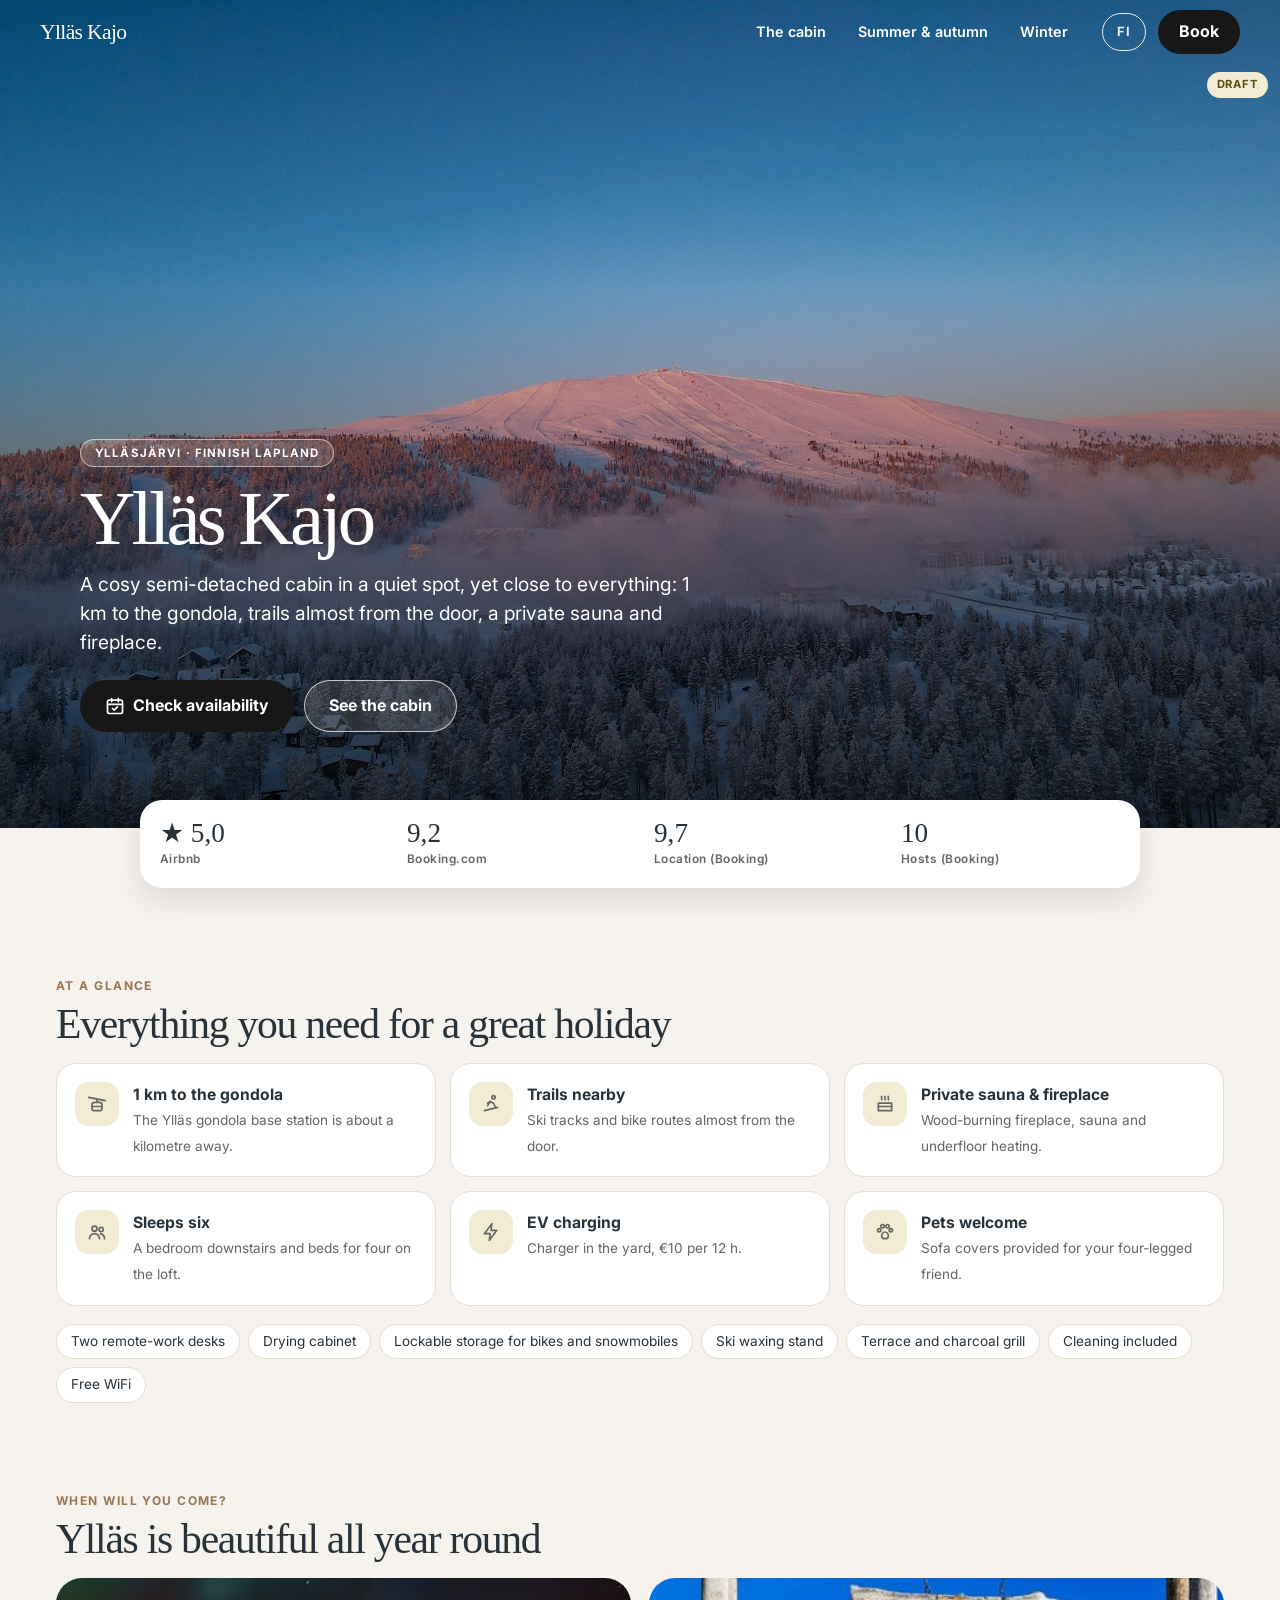
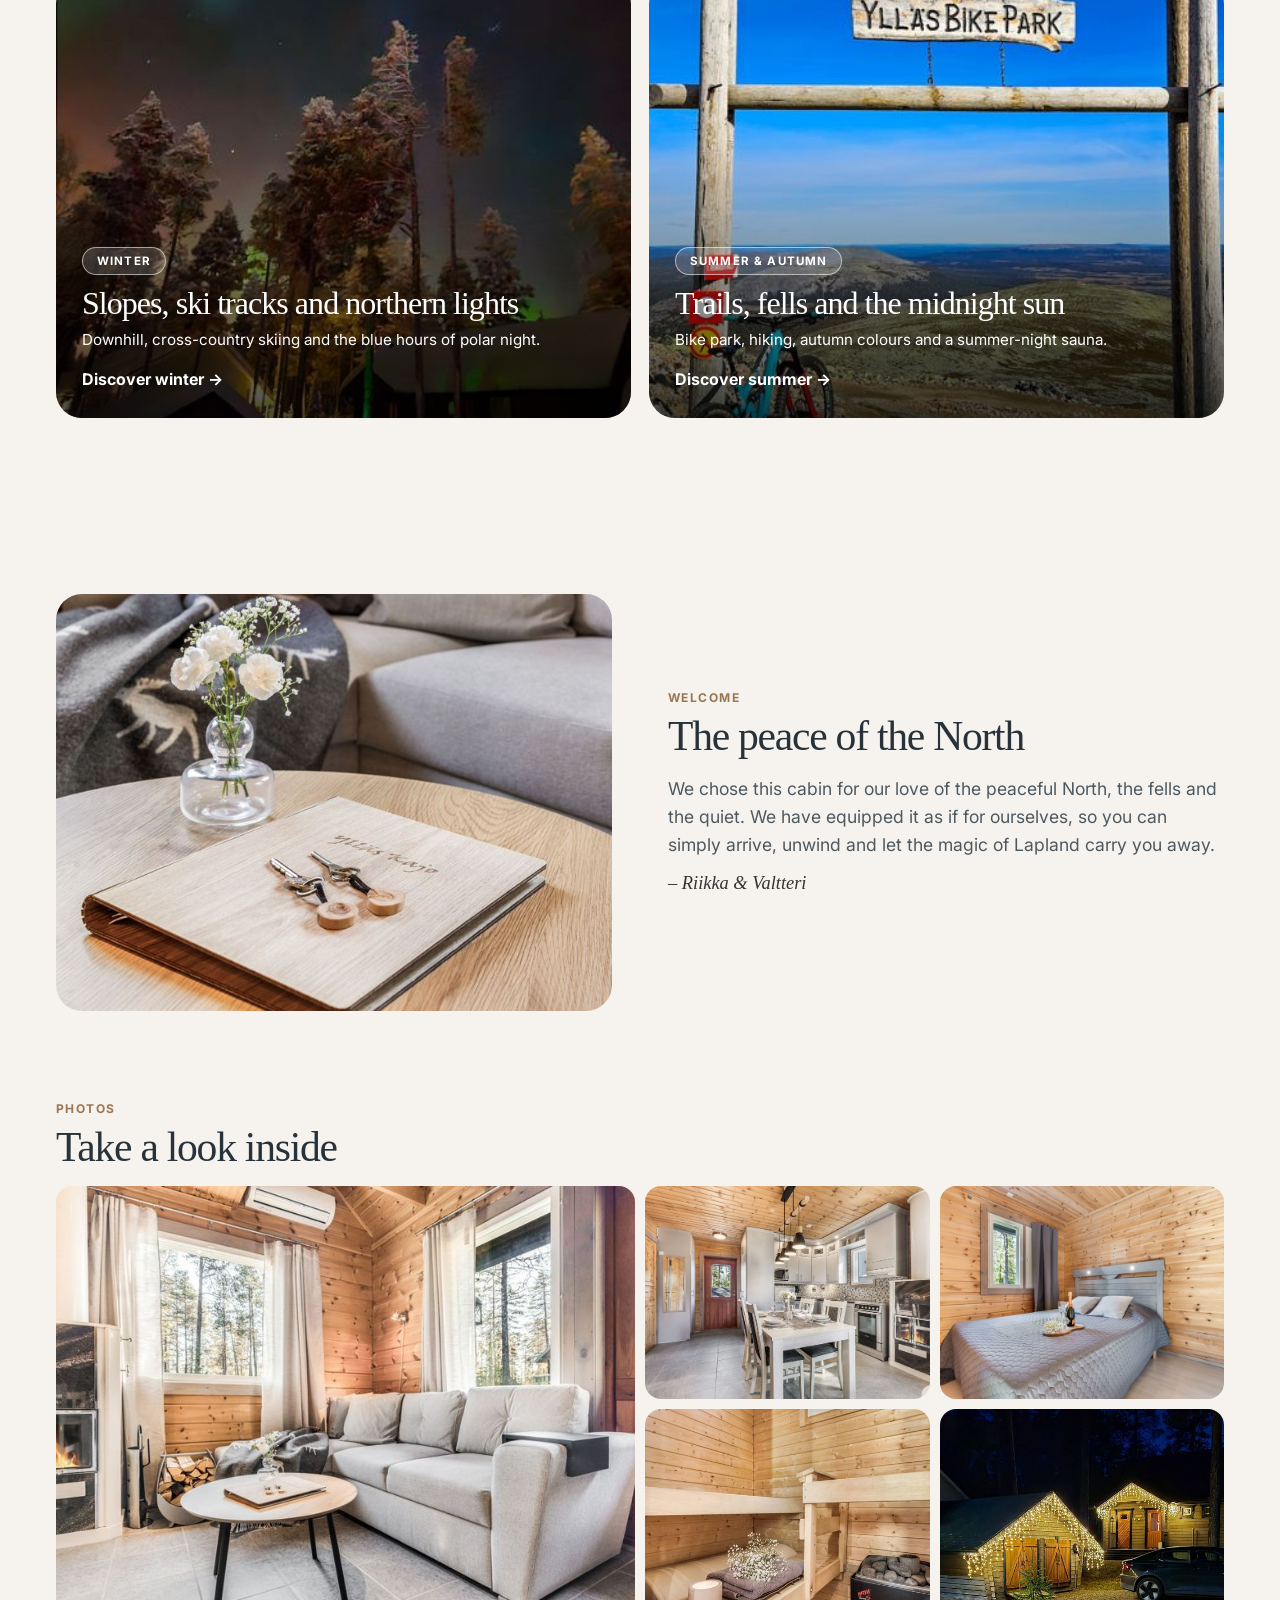
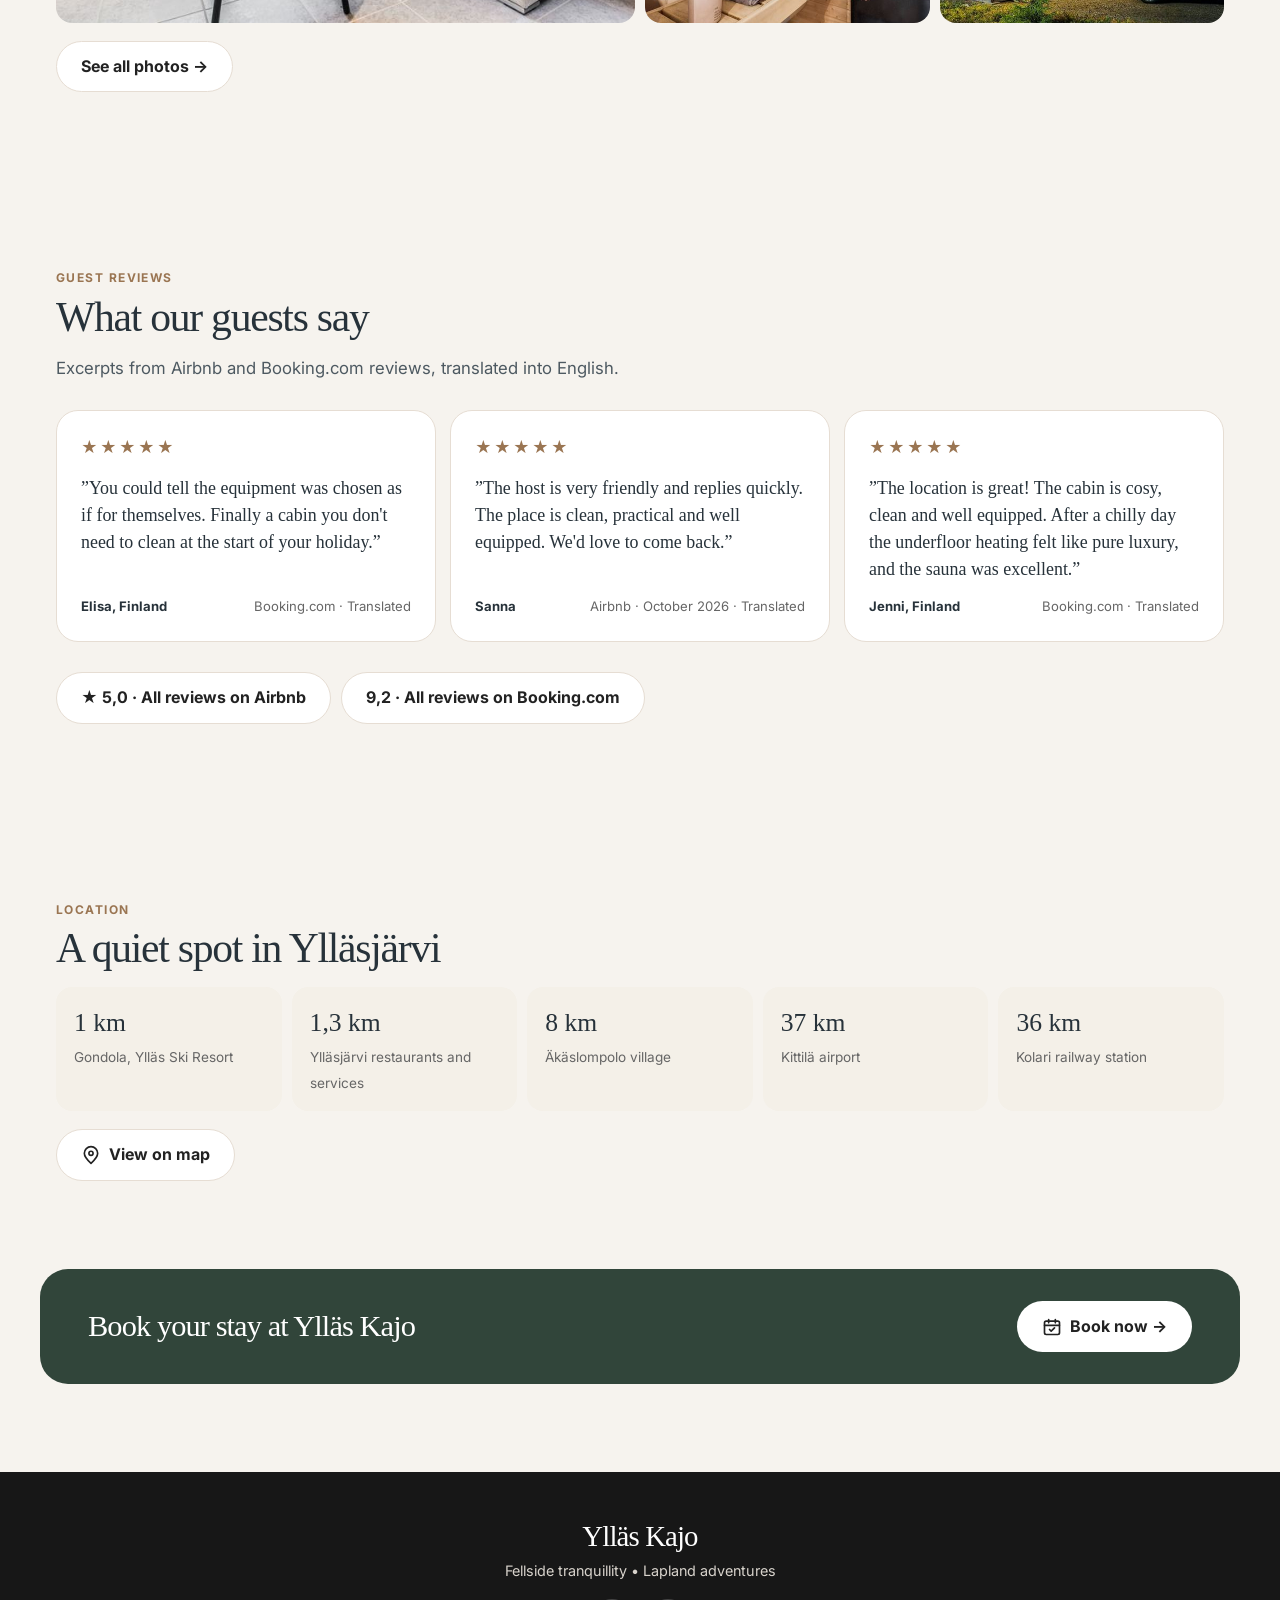
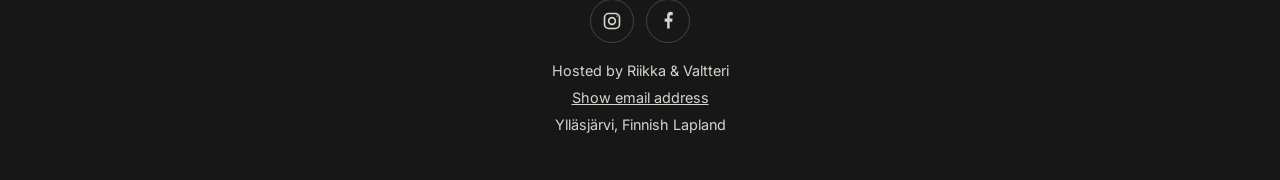
==== commit 6058ca75: "Rakenna sivut tarkemmilla hero-kuvilla Co-Authored-By: Claude Opus 5.5 <noreply@anthropic.com> Claud" ====
--- a/en/index.html
+++ b/en/index.html
@@ -23,6 +23,7 @@
 <link rel="preconnect" href="https://fonts.gstatic.com" crossorigin>
 <link rel="stylesheet" href="https://fonts.googleapis.com/css2?family=Inter:wght@400;500;600;700&display=swap">
 <link rel="stylesheet" href="../assets/site.css">
+<style>.hero{background-image:url('../assets/img/yllas-kajo-11.jpg')}@media (min-width:700px){.hero{background-image:url('../assets/img/yllas-kajo-11-hero.jpg')}}.hero.winter{background-image:url('../assets/img/drone_1.jpg')}@media (min-width:700px){.hero.winter{background-image:url('../assets/img/drone_1-hero.jpg')}}</style>
 <script type="application/ld+json">{"@context":"https://schema.org","@type":"VacationRental","name":"Ylläs Kajo","description":"A cosy cabin for six in Ylläsjärvi, Finnish Lapland: private sauna, fireplace, trails nearby, 1 km to the gondola. Rated 5.0 on Airbnb.","url":"https://venstedt.github.io/yllaskajo-site/en/","image":"https://venstedt.github.io/yllaskajo-site/assets/img/og.jpg","address":{"@type":"PostalAddress","addressLocality":"Ylläsjärvi","postalCode":"95980","addressCountry":"FI"},"containsPlace":{"@type":"Accommodation","occupancy":{"@type":"QuantitativeValue","maxValue":6}},"aggregateRating":{"@type":"AggregateRating","ratingValue":"5.0","bestRating":"5","ratingCount":"5"}}</script>
 </head>
 <body>
@@ -34,7 +35,7 @@
     <a class="btn btn-dark btn-book" href="book.html">Book</a>
 </div>
 <span class="draft-note">DRAFT</span>
-<header class="hero" style="background-image:url('../assets/img/yllas-kajo-11.jpg')" data-summer="../assets/img/yllas-kajo-11.jpg" data-winter="../assets/img/drone_1.jpg">
+<header class="hero" data-winter="1">
     <div class="hero-inner">
         <span class="pill">Ylläsjärvi · Finnish Lapland</span>
         <h1>Ylläs Kajo</h1>
@@ -202,7 +203,7 @@
     // Kausi: touko–syyskuussa nostetaan kesä, muuten talvi.
     const month = new Date().getMonth() + 1;
     const summer = month >= 5 && month <= 9;
-    if (hero && hero.dataset.winter && !summer) hero.style.backgroundImage = `url('${hero.dataset.winter}')`;
+    if (hero && hero.dataset.winter && !summer) hero.classList.add('winter');
     const seasons = document.getElementById('seasons');
     if (seasons && !summer) seasons.prepend(seasons.querySelector('[data-season="winter"]'));
 })();
